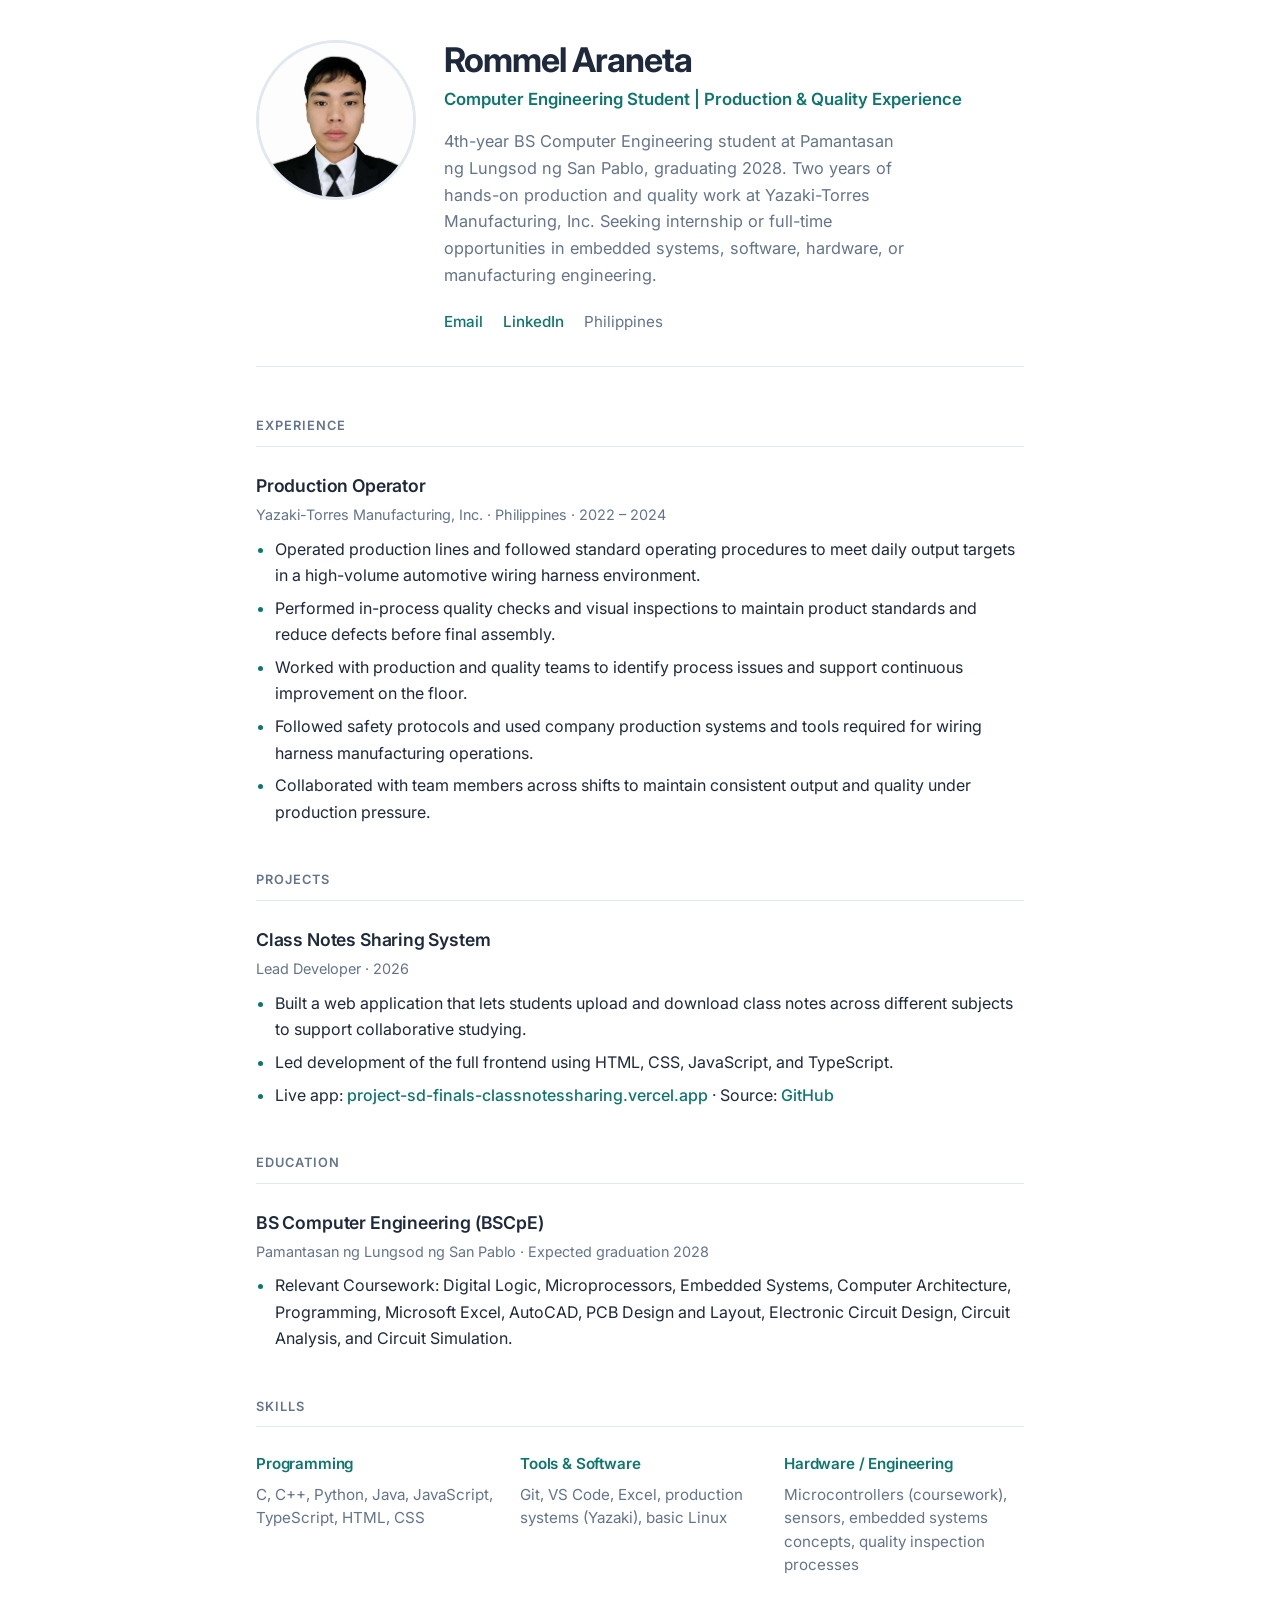
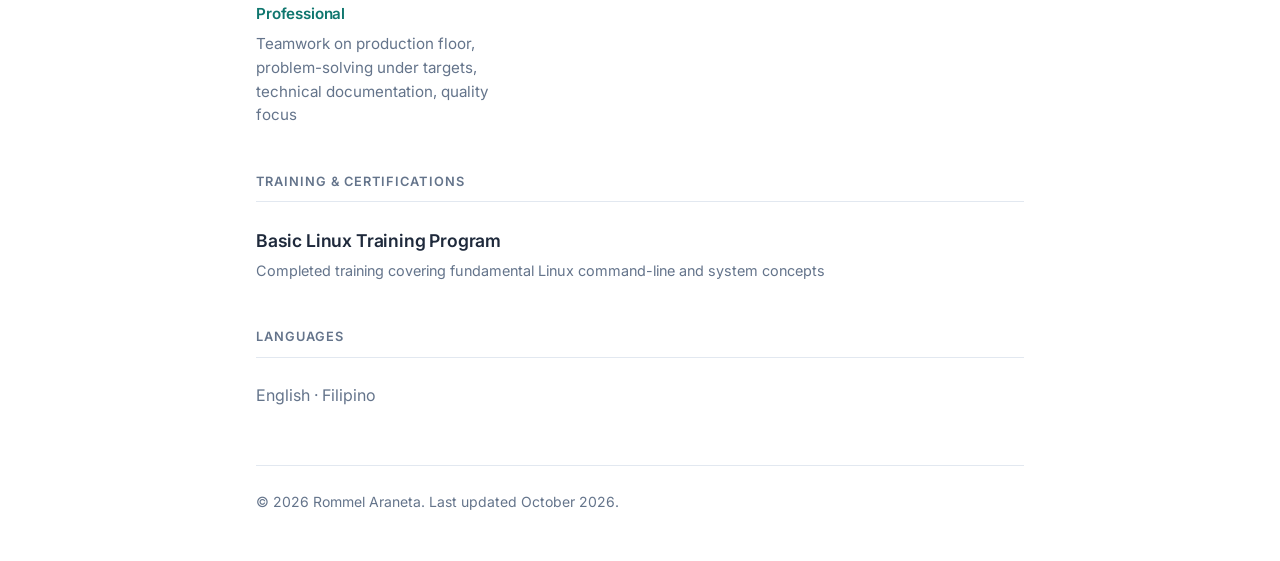
==== index.html @ 2e682a35 "Add files via upload" ====
<!DOCTYPE html>
<html lang="en">
<head>
  <meta charset="UTF-8" />
  <meta name="viewport" content="width=device-width, initial-scale=1.0" />
  <meta name="description" content="Rommel Araneta — Computer Engineering Student with production and quality experience at Yazaki-Torres Manufacturing." />
  <meta name="theme-color" content="#0f766e" />
  <title>Rommel Araneta | Computer Engineering Student</title>
  <link rel="stylesheet" href="styles.css" />
  <link rel="icon" href="assets/favicon.svg" type="image/svg+xml" />
  <link rel="preconnect" href="https://fonts.googleapis.com" />
  <link rel="preconnect" href="https://fonts.gstatic.com" crossorigin />
  <link href="https://fonts.googleapis.com/css2?family=Inter:wght@400;500;600;700&display=swap" rel="stylesheet" />
</head>
<body>
  <header class="hero">
    <img src="assets/avatar.jpg" alt="Rommel Araneta" width="160" height="160" class="avatar" />
    <div class="hero-content">
      <h1>Rommel Araneta</h1>
      <p class="title">Computer Engineering Student | Production &amp; Quality Experience</p>
      <p class="summary">
        4th-year BS Computer Engineering student at Pamantasan ng Lungsod ng San Pablo, graduating 2028.
        Two years of hands-on production and quality work at Yazaki-Torres Manufacturing, Inc.
        Seeking internship or full-time opportunities in embedded systems, software, hardware, or manufacturing engineering.
      </p>
      <nav class="contact" aria-label="Contact links">
        <a href="mailto:aranetarommel@gmail.com">Email</a>
        <a href="https://www.linkedin.com/in/rommel-araneta-216741447/" target="_blank" rel="noopener noreferrer">LinkedIn</a>
        <span class="location">Philippines</span>
      </nav>
    </div>
  </header>

  <main>
    <section id="experience" aria-labelledby="exp-heading">
      <h2 id="exp-heading">Experience</h2>

      <article>
        <header>
          <h3>Production Operator</h3>
          <p class="meta">Yazaki-Torres Manufacturing, Inc. · Philippines · 2022 – 2024</p>
        </header>
        <ul>
          <li>Operated production lines and followed standard operating procedures to meet daily output targets in a high-volume automotive wiring harness environment.</li>
          <li>Performed in-process quality checks and visual inspections to maintain product standards and reduce defects before final assembly.</li>
          <li>Worked with production and quality teams to identify process issues and support continuous improvement on the floor.</li>
          <li>Followed safety protocols and used company production systems and tools required for wiring harness manufacturing operations.</li>
          <li>Collaborated with team members across shifts to maintain consistent output and quality under production pressure.</li>
        </ul>
      </article>
    </section>

    <section id="projects" aria-labelledby="projects-heading">
      <h2 id="projects-heading">Projects</h2>

      <article>
        <header>
          <h3>Class Notes Sharing System</h3>
          <p class="meta">Lead Developer · 2026</p>
        </header>
        <ul>
          <li>Built a web application that lets students upload and download class notes across different subjects to support collaborative studying.</li>
          <li>Led development of the full frontend using HTML, CSS, JavaScript, and TypeScript.</li>
          <li>
            Live app:
            <a href="https://project-sd-finals-classnotessharing.vercel.app/login" target="_blank" rel="noopener noreferrer">project-sd-finals-classnotessharing.vercel.app</a>
            · Source:
            <a href="https://github.com/rhomz017/project-sd-finals-classnotessharing" target="_blank" rel="noopener noreferrer">GitHub</a>
          </li>
        </ul>
      </article>
    </section>

    <section id="education" aria-labelledby="edu-heading">
      <h2 id="edu-heading">Education</h2>
      <article>
        <header>
          <h3>BS Computer Engineering (BSCpE)</h3>
          <p class="meta">Pamantasan ng Lungsod ng San Pablo · Expected graduation 2028</p>
        </header>
        <ul>
          <li>Relevant Coursework: Digital Logic, Microprocessors, Embedded Systems, Computer Architecture, Programming, Microsoft Excel, AutoCAD, PCB Design and Layout, Electronic Circuit Design, Circuit Analysis, and Circuit Simulation.</li>
        </ul>
      </article>
    </section>

    <section id="skills" aria-labelledby="skills-heading">
      <h2 id="skills-heading">Skills</h2>
      <div class="skills-grid">
        <div>
          <h3>Programming</h3>
          <p>C, C++, Python, Java, JavaScript, TypeScript, HTML, CSS</p>
        </div>
        <div>
          <h3>Tools &amp; Software</h3>
          <p>Git, VS Code, Excel, production systems (Yazaki), basic Linux</p>
        </div>
        <div>
          <h3>Hardware / Engineering</h3>
          <p>Microcontrollers (coursework), sensors, embedded systems concepts, quality inspection processes</p>
        </div>
        <div>
          <h3>Professional</h3>
          <p>Teamwork on production floor, problem-solving under targets, technical documentation, quality focus</p>
        </div>
      </div>
    </section>

    <section id="certifications" aria-labelledby="cert-heading">
      <h2 id="cert-heading">Training &amp; Certifications</h2>
      <article>
        <header>
          <h3>Basic Linux Training Program</h3>
          <p class="meta">Completed training covering fundamental Linux command-line and system concepts</p>
        </header>
      </article>
    </section>

    <section id="languages" aria-labelledby="lang-heading">
      <h2 id="lang-heading">Languages</h2>
      <p class="lang-list">English · Filipino</p>
    </section>
  </main>

  <footer>
    <p>© 2026 Rommel Araneta. Last updated October 2026.</p>
  </footer>
</body>
</html>
---- styles.css ----
:root {
  --text: #1e293b;
  --muted: #64748b;
  --accent: #0f766e;
  --accent-hover: #0d9488;
  --bg: #ffffff;
  --surface: #f8fafc;
  --border: #e2e8f0;
  --max: 48rem;
  --radius: 12px;
}

*,
*::before,
*::after {
  box-sizing: border-box;
  margin: 0;
  padding: 0;
}

html {
  scroll-behavior: smooth;
}

body {
  font-family: Inter, system-ui, -apple-system, BlinkMacSystemFont, "Segoe UI", Roboto, sans-serif;
  line-height: 1.65;
  color: var(--text);
  background: var(--bg);
  padding: 2.5rem 1.25rem 3rem;
  -webkit-font-smoothing: antialiased;
}

:focus-visible {
  outline: 2px solid var(--accent);
  outline-offset: 3px;
}

a {
  color: var(--accent);
  text-decoration: none;
  font-weight: 500;
  transition: color 0.15s ease;
}

a:hover {
  color: var(--accent-hover);
  text-decoration: underline;
}

/* Hero */
.hero {
  display: flex;
  gap: 1.75rem;
  align-items: flex-start;
  max-width: var(--max);
  margin: 0 auto 3rem;
  padding-bottom: 2rem;
  border-bottom: 1px solid var(--border);
}

.avatar {
  width: 160px;
  height: 160px;
  border-radius: 50%;
  object-fit: cover;
  flex-shrink: 0;
  background: var(--surface);
  border: 3px solid var(--border);
}

.hero-content {
  flex: 1;
  min-width: 0;
}

h1 {
  font-size: 2.125rem;
  font-weight: 700;
  letter-spacing: -0.03em;
  line-height: 1.2;
  color: var(--text);
}

.title {
  color: var(--accent);
  font-weight: 600;
  font-size: 1.05rem;
  margin: 0.35rem 0 0.85rem;
}

.summary {
  color: var(--muted);
  max-width: 46ch;
  font-size: 1.02rem;
}

.contact {
  display: flex;
  flex-wrap: wrap;
  align-items: center;
  gap: 0.75rem 1.25rem;
  margin-top: 1.25rem;
}

.contact a {
  font-size: 0.95rem;
}

.location {
  color: var(--muted);
  font-size: 0.95rem;
}

/* Main */
main {
  max-width: var(--max);
  margin: 0 auto;
}

section {
  margin-bottom: 2.75rem;
}

h2 {
  font-size: 0.8rem;
  font-weight: 600;
  text-transform: uppercase;
  letter-spacing: 0.08em;
  color: var(--muted);
  border-bottom: 1px solid var(--border);
  padding-bottom: 0.6rem;
  margin-bottom: 1.5rem;
}

article {
  margin-bottom: 1.85rem;
}

article:last-child {
  margin-bottom: 0;
}

h3 {
  font-size: 1.1rem;
  font-weight: 600;
  letter-spacing: -0.01em;
  color: var(--text);
}

.meta {
  color: var(--muted);
  font-size: 0.9rem;
  margin: 0.2rem 0 0.55rem;
}

ul {
  padding-left: 1.2rem;
}

li {
  margin-bottom: 0.4rem;
  color: var(--text);
}

li::marker {
  color: var(--accent);
}

/* Skills */
.skills-grid {
  display: grid;
  grid-template-columns: repeat(auto-fit, minmax(13rem, 1fr));
  gap: 1.5rem;
}

.skills-grid h3 {
  font-size: 0.95rem;
  margin-bottom: 0.4rem;
  color: var(--accent);
}

.skills-grid p {
  font-size: 0.95rem;
  color: var(--muted);
  line-height: 1.55;
}

.lang-list {
  color: var(--muted);
  font-size: 1rem;
}

/* Footer */
footer {
  max-width: var(--max);
  margin: 3.5rem auto 0;
  padding-top: 1.5rem;
  border-top: 1px solid var(--border);
  color: var(--muted);
  font-size: 0.875rem;
}

.footer-note {
  margin-top: 0.25rem;
  opacity: 0.85;
}

/* Mobile */
@media (max-width: 640px) {
  body {
    padding: 1.75rem 1rem 2.5rem;
  }

  .hero {
    flex-direction: column;
    align-items: center;
    text-align: center;
    gap: 1.25rem;
  }

  .avatar {
    width: 128px;
    height: 128px;
  }

  h1 {
    font-size: 1.75rem;
  }

  .summary {
    max-width: none;
  }

  .contact {
    justify-content: center;
  }

  .skills-grid {
    grid-template-columns: 1fr;
    gap: 1.25rem;
  }
}

/* Print */
@media print {
  body {
    padding: 0;
    font-size: 11pt;
    color: #000;
    background: #fff;
  }

  .hero {
    border-bottom-color: #ccc;
  }

  a {
    color: inherit;
    text-decoration: none;
  }

  .contact a::after {
    content: " (" attr(href) ")";
    font-size: 0.8em;
    color: #555;
  }

  h2 {
    color: #333;
    border-bottom-color: #ccc;
  }

  .meta,
  .summary,
  .skills-grid p,
  footer,
  .lang-list {
    color: #444;
  }

  footer {
    border-top-color: #ccc;
  }

  @page {
    margin: 1.5cm;
  }
}
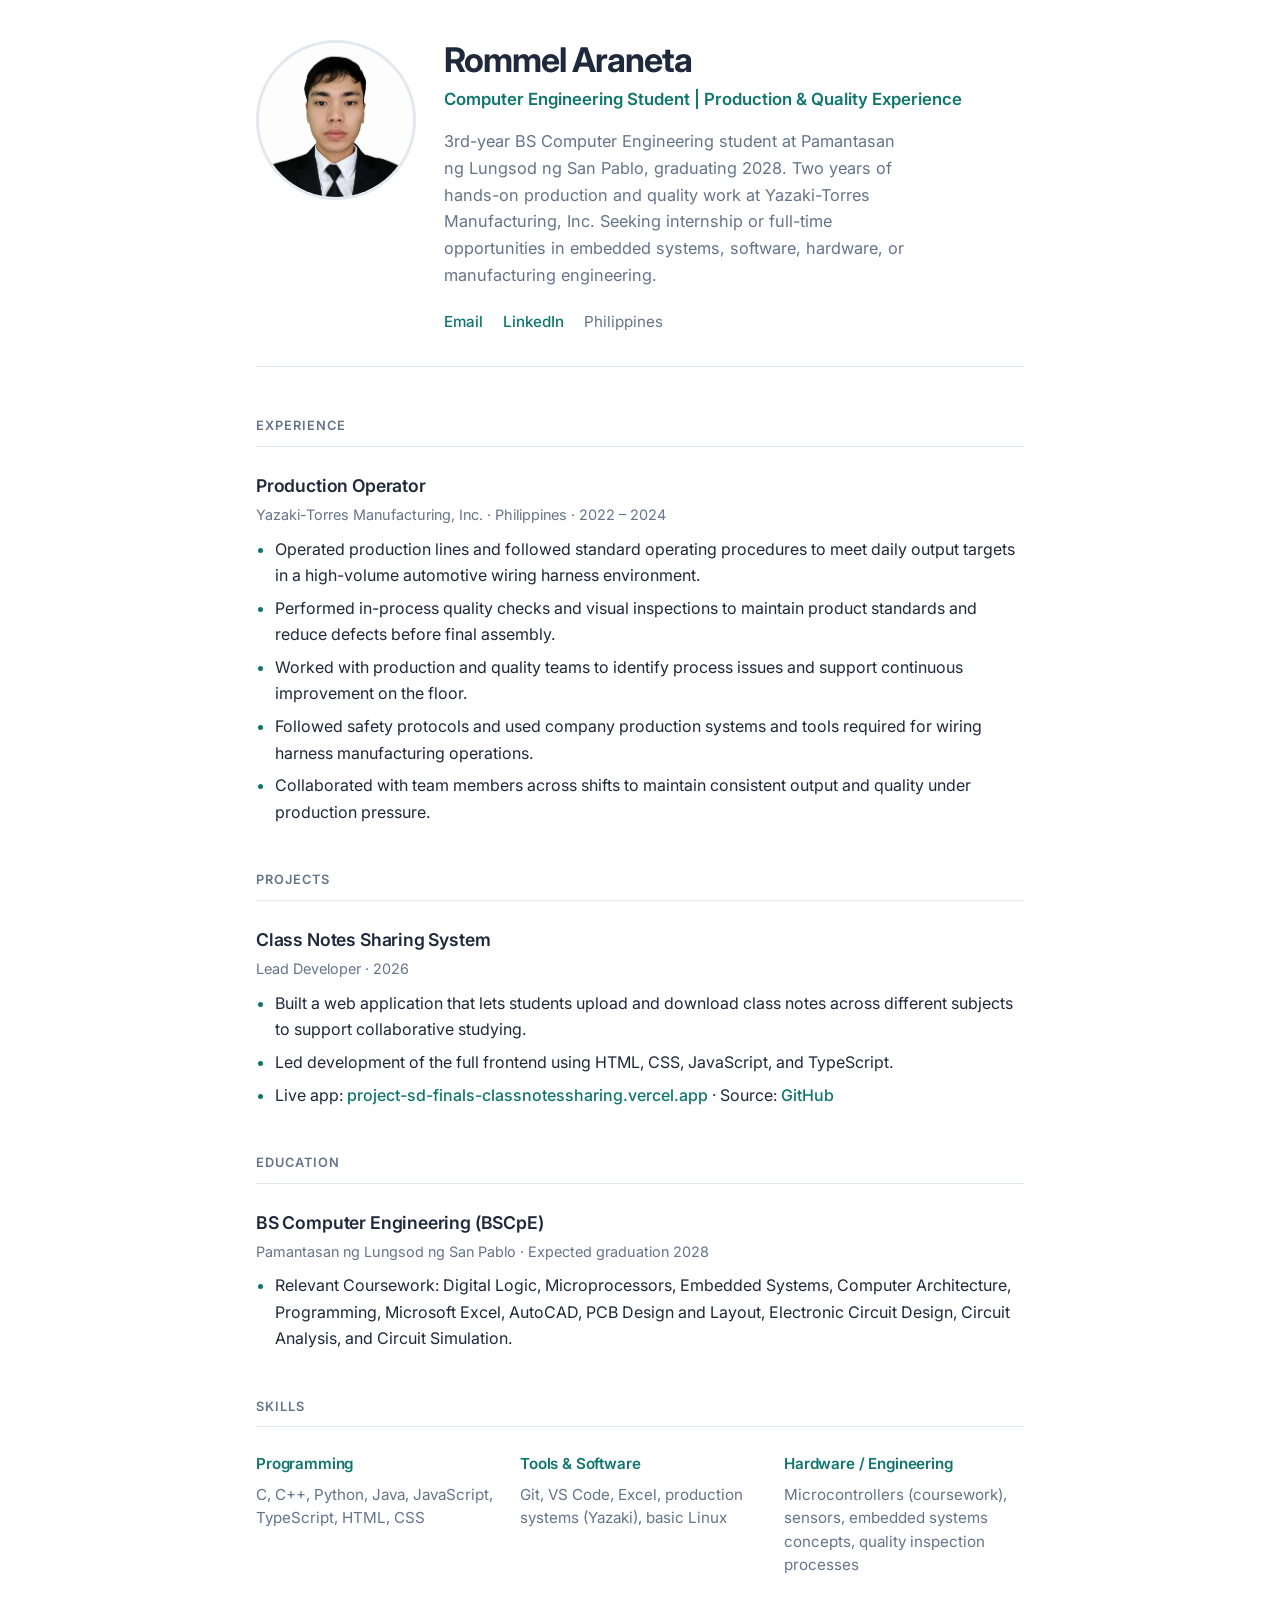
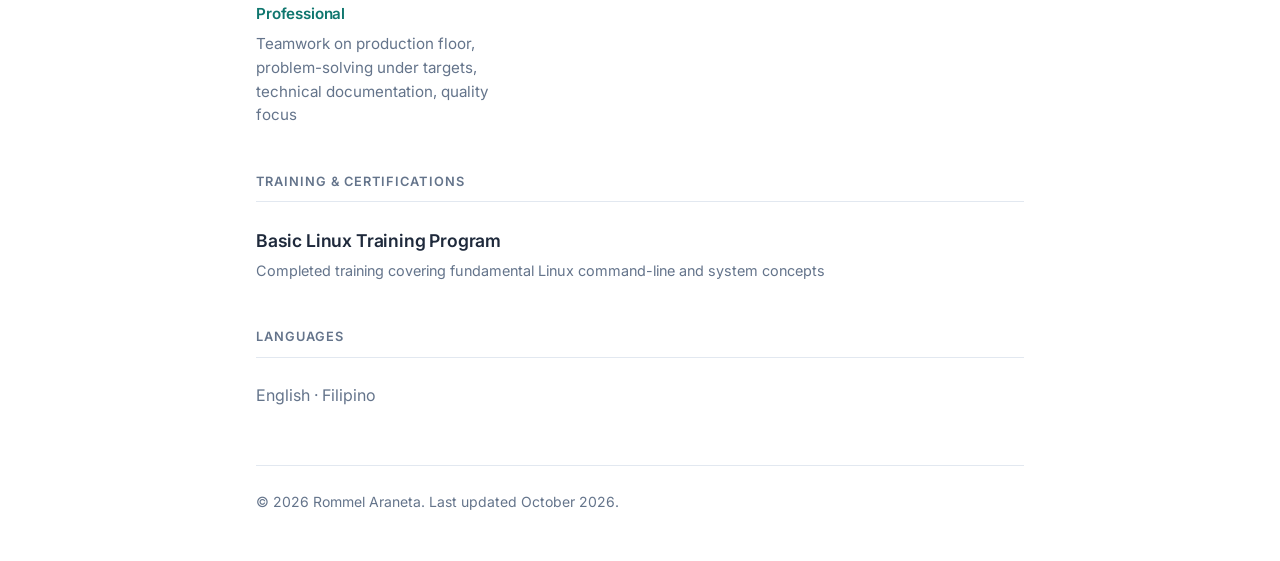
==== commit 50e8c99c: "Update index.html" ====
--- a/index.html
+++ b/index.html
@@ -19,7 +19,7 @@
       <h1>Rommel Araneta</h1>
       <p class="title">Computer Engineering Student | Production &amp; Quality Experience</p>
       <p class="summary">
-        4th-year BS Computer Engineering student at Pamantasan ng Lungsod ng San Pablo, graduating 2028.
+        3rd-year BS Computer Engineering student at Pamantasan ng Lungsod ng San Pablo, graduating 2028.
         Two years of hands-on production and quality work at Yazaki-Torres Manufacturing, Inc.
         Seeking internship or full-time opportunities in embedded systems, software, hardware, or manufacturing engineering.
       </p>
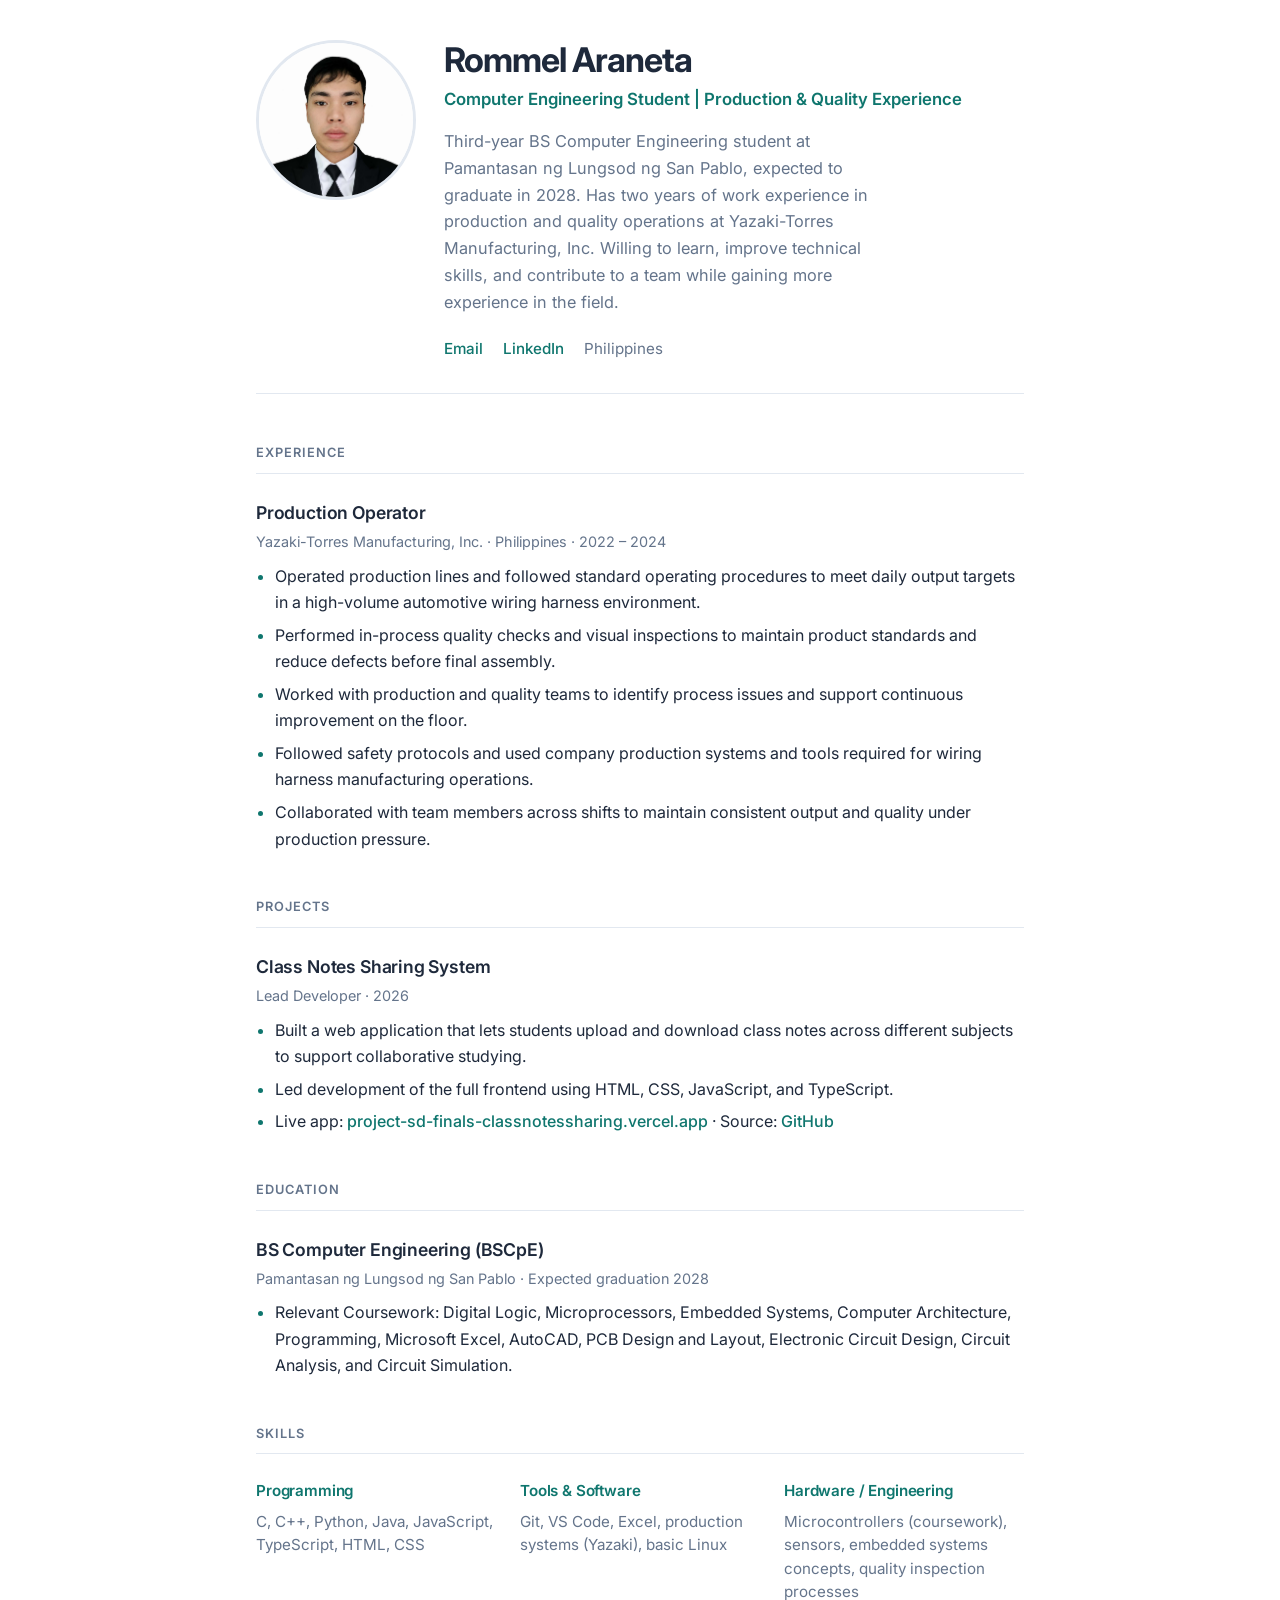
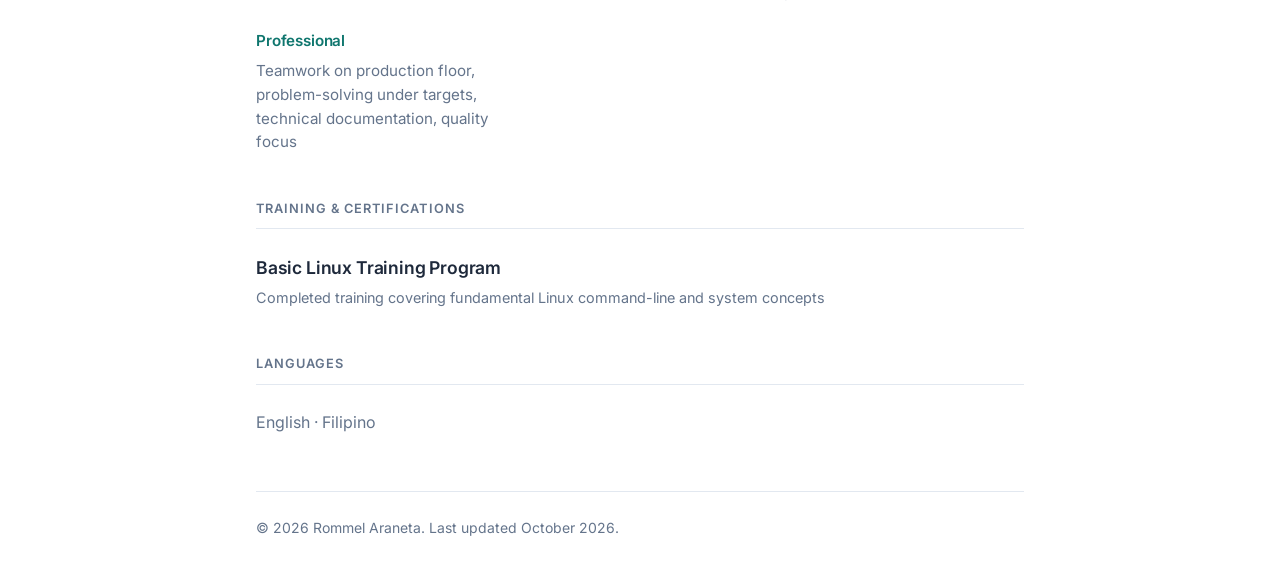
==== commit 0f5d38da: "Update index.html Updated summary to enhance clarity and detail." ====
--- a/index.html
+++ b/index.html
@@ -19,9 +19,7 @@
       <h1>Rommel Araneta</h1>
       <p class="title">Computer Engineering Student | Production &amp; Quality Experience</p>
       <p class="summary">
-        3rd-year BS Computer Engineering student at Pamantasan ng Lungsod ng San Pablo, graduating 2028.
-        Two years of hands-on production and quality work at Yazaki-Torres Manufacturing, Inc.
-        Seeking internship or full-time opportunities in embedded systems, software, hardware, or manufacturing engineering.
+        Third-year BS Computer Engineering student at Pamantasan ng Lungsod ng San Pablo, expected to graduate in 2028. Has two years of work experience in production and quality operations at Yazaki-Torres Manufacturing, Inc. Willing to learn, improve technical skills, and contribute to a team while gaining more experience in the field.
       </p>
       <nav class="contact" aria-label="Contact links">
         <a href="mailto:aranetarommel@gmail.com">Email</a>
